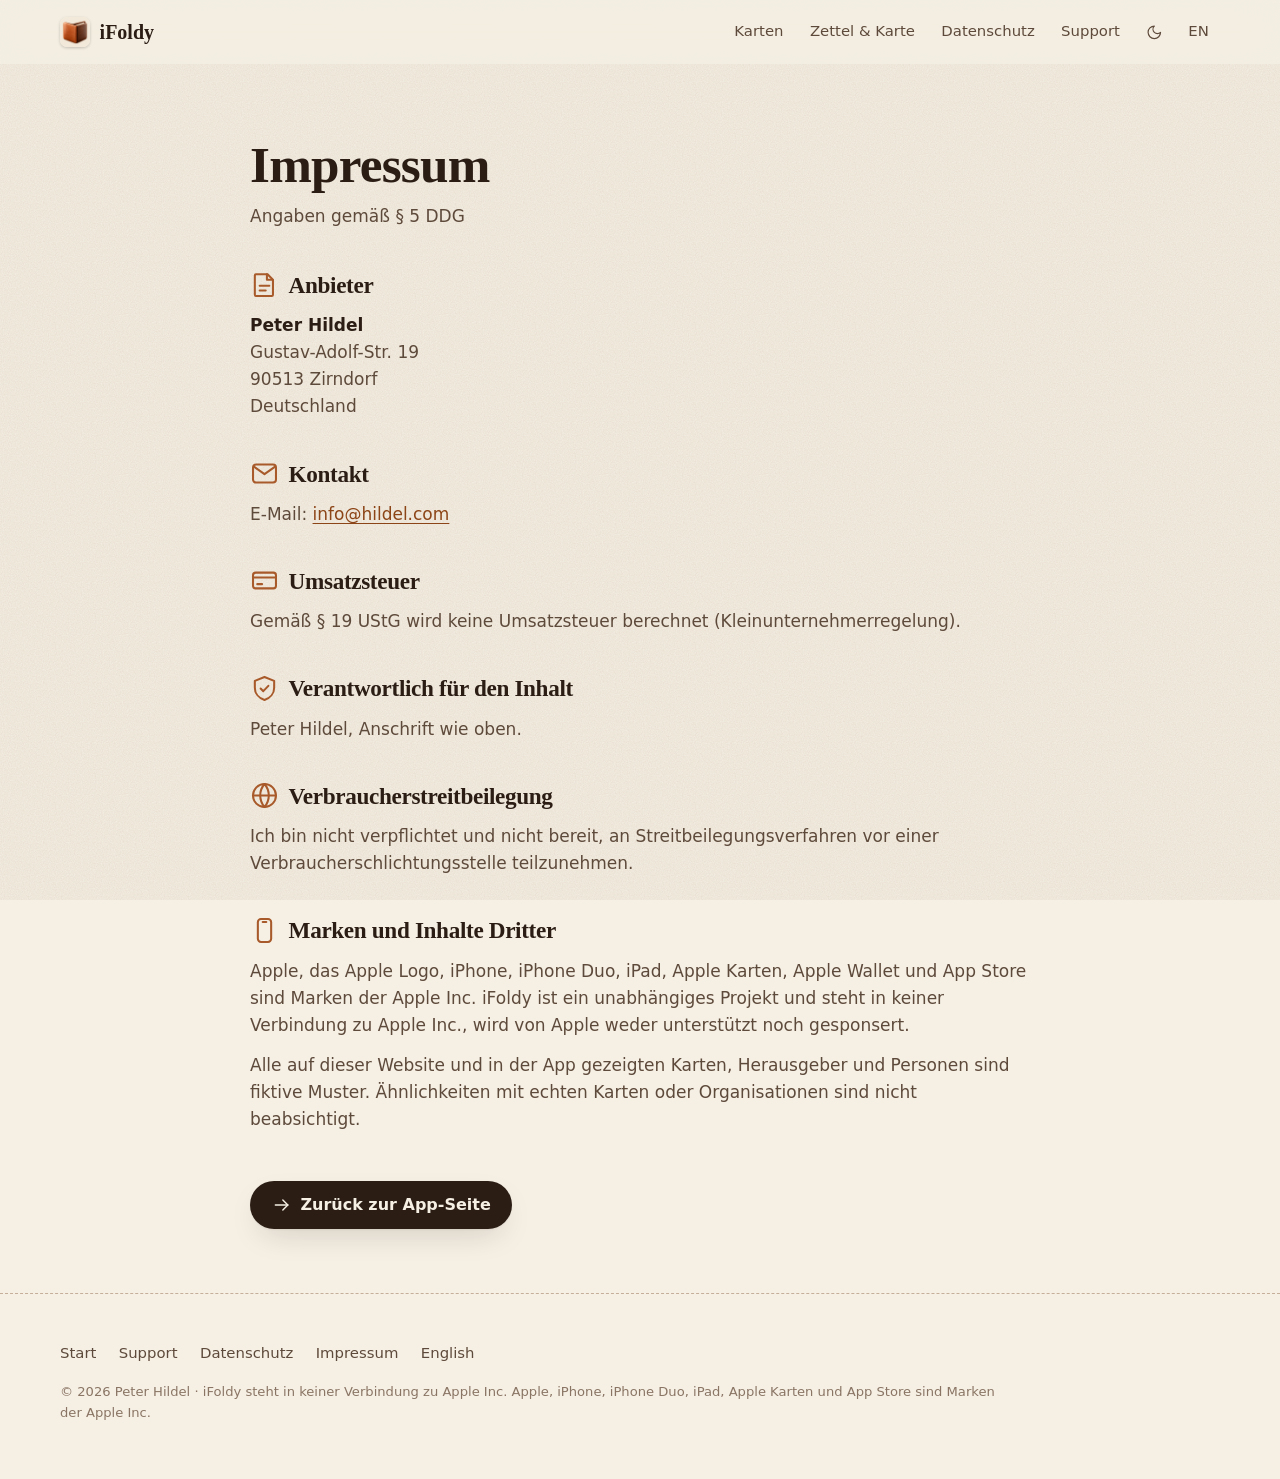
==== impressum-de.html @ 055fb45a "Add iFoldy landing page centred on iPhone Duo Static, bilingual (EN/DE) site for the iFoldy wallet a" ====
<!DOCTYPE html>
<html lang="de">
<head>
  <meta charset="UTF-8">
  <meta name="viewport" content="width=device-width, initial-scale=1.0">
  <title>Impressum — iFoldy</title>
  <meta name="description" content="Impressum für iFoldy.">
  <link rel="canonical" href="https://v4ulthunt3r.github.io/iFoldy/impressum-de.html">
  <link rel="alternate" hreflang="en" href="https://v4ulthunt3r.github.io/iFoldy/impressum.html">
  <link rel="alternate" hreflang="de" href="https://v4ulthunt3r.github.io/iFoldy/impressum-de.html">
  <link rel="alternate" hreflang="x-default" href="https://v4ulthunt3r.github.io/iFoldy/impressum.html">
  <meta name="theme-color" content="#F5EFE4" media="(prefers-color-scheme: light)">
  <meta name="theme-color" content="#1A120D" media="(prefers-color-scheme: dark)">
  <link rel="icon" href="assets/favicon-64.png" sizes="64x64" type="image/png">
  <link rel="icon" href="assets/favicon-32.png" sizes="32x32" type="image/png">
  <link rel="apple-touch-icon" href="assets/apple-touch-icon.png">
  <script>
    (function () {
      try {
        var saved = localStorage.getItem('theme');
        if (saved === 'dark' || (!saved && matchMedia('(prefers-color-scheme: dark)').matches))
          document.documentElement.classList.add('dark');
      } catch (e) {}
    })();
  </script>
  <link rel="stylesheet" href="assets/landing.css?v=3">
</head>
<body>
<a class="skip" href="#main">Zum Inhalt springen</a>

<div id="nav-top" aria-hidden="true"></div>
<nav class="nav">
  <div class="wrap nav-inner">
    <a class="brand" href="index-de.html">
      <img src="assets/icon-256.png" alt="" width="30" height="30">
      <span>iFoldy</span>
    </a>
    <div class="nav-right">
      <a class="nav-link hide-sm" href="index-de.html#cards">Karten</a>
      <a class="nav-link hide-sm" href="index-de.html#sleeve">Zettel &amp; Karte</a>
      <a class="nav-link hide-sm" href="index-de.html#privacy">Datenschutz</a>
      <a class="nav-link hide-sm" href="support-de.html">Support</a>
      <button id="theme-toggle" class="icon-btn" type="button" aria-label="Zwischen hell und dunkel wechseln" aria-pressed="false">
        <svg class="ico" id="theme-icon" aria-hidden="true"><use href="assets/icons.svg#i-moon"/></svg>
      </button>
      <a class="nav-link" href="impressum.html" hreflang="en" lang="en">EN</a>
    </div>
  </div>
</nav>

<main class="doc" id="main">
  <h1>Impressum</h1>
  <p class="doc-meta">Angaben gemäß § 5 DDG</p>

  <section>
    <h2><svg class="ico" aria-hidden="true"><use href="assets/icons.svg#i-note"/></svg> Anbieter</h2>
    <p><strong>Peter Hildel</strong><br>Gustav-Adolf-Str. 19<br>90513 Zirndorf<br>Deutschland</p>
  </section>
  <section>
    <h2><svg class="ico" aria-hidden="true"><use href="assets/icons.svg#i-mail"/></svg> Kontakt</h2>
    <p>E-Mail: <a href="mailto:info@hildel.com">info@hildel.com</a></p>
  </section>
  <section>
    <h2><svg class="ico" aria-hidden="true"><use href="assets/icons.svg#i-card"/></svg> Umsatzsteuer</h2>
    <p>Gemäß § 19 UStG wird keine Umsatzsteuer berechnet (Kleinunternehmerregelung).</p>
  </section>
  <section>
    <h2><svg class="ico" aria-hidden="true"><use href="assets/icons.svg#i-shield"/></svg> Verantwortlich für den Inhalt</h2>
    <p>Peter Hildel, Anschrift wie oben.</p>
  </section>
  <section>
    <h2><svg class="ico" aria-hidden="true"><use href="assets/icons.svg#i-globe"/></svg> Verbraucherstreitbeilegung</h2>
    <p>Ich bin nicht verpflichtet und nicht bereit, an Streitbeilegungsverfahren vor einer Verbraucherschlichtungsstelle teilzunehmen.</p>
  </section>
  <section>
    <h2><svg class="ico" aria-hidden="true"><use href="assets/icons.svg#i-phone"/></svg> Marken und Inhalte Dritter</h2>
    <p>Apple, das Apple Logo, iPhone, iPhone Duo, iPad, Apple Karten, Apple Wallet und App Store sind Marken der Apple Inc. iFoldy ist ein unabhängiges Projekt und steht in keiner Verbindung zu Apple Inc., wird von Apple weder unterstützt noch gesponsert.</p>
    <p>Alle auf dieser Website und in der App gezeigten Karten, Herausgeber und Personen sind fiktive Muster. Ähnlichkeiten mit echten Karten oder Organisationen sind nicht beabsichtigt.</p>
  </section>

  <div class="back">
    <a href="index-de.html" class="btn btn-primary"><svg class="ico" aria-hidden="true"><use href="assets/icons.svg#i-arrow-right"/></svg> Zurück zur App-Seite</a>
  </div>
</main>

<footer class="footer">
  <div class="wrap">
    <div class="footer-links">
      <a href="index-de.html">Start</a>
      <a href="support-de.html">Support</a>
      <a href="privacy-de.html">Datenschutz</a>
      <a href="impressum-de.html">Impressum</a>
      <a href="impressum.html" hreflang="en" lang="en">English</a>
    </div>
    <p class="footer-note tiny">© <span id="year">2026</span> Peter Hildel · iFoldy steht in keiner Verbindung zu Apple Inc. Apple, iPhone, iPhone Duo, iPad, Apple Karten und App Store sind Marken der Apple&nbsp;Inc.</p>
  </div>
</footer>

<script src="assets/site.js?v=1" defer></script>
</body>
</html>
---- assets/landing.css ----
/* iFoldy — landing page.
   Light is cream paper, dark is espresso leather. Tokens live on :root / .dark. */

:root {
  --bg: #F5EFE4;
  --bg-2: #EDE4D4;
  --surface: #FBF7F0;
  --ink: #2B1D14;
  --ink-2: #5E4A3B;
  --ink-3: #8A7564;
  --line: rgba(60, 38, 22, .14);
  --accent: #A85A2A;          /* cognac */
  --accent-ink: #8C4517;
  --accent-soft: rgba(168, 90, 42, .12);
  --stitch: rgba(120, 72, 36, .38);
  --leather: #8B4A24;
  --leather-2: #6B3517;
  --shadow: 0 1px 2px rgba(43, 29, 20, .06), 0 12px 32px -12px rgba(43, 29, 20, .22);
  --shadow-lg: 0 2px 4px rgba(43, 29, 20, .08), 0 40px 80px -30px rgba(43, 29, 20, .45);
  --radius: 22px;
  --serif: ui-serif, "New York", "Iowan Old Style", "Palatino Linotype", Palatino, Georgia, serif;
  --sans: -apple-system, BlinkMacSystemFont, "SF Pro Text", "Segoe UI", system-ui, Roboto, "Helvetica Neue", Arial, sans-serif;
  color-scheme: light;
}

.dark {
  --bg: #1A120D;
  --bg-2: #22170F;
  --surface: #2A1C13;
  --ink: #F3E9DC;
  --ink-2: #CDBBA7;
  --ink-3: #9C8875;
  --line: rgba(243, 233, 220, .12);
  --accent: #E0965E;
  --accent-ink: #F0AD78;
  --accent-soft: rgba(224, 150, 94, .14);
  --stitch: rgba(232, 190, 150, .32);
  --shadow: 0 1px 2px rgba(0, 0, 0, .3), 0 12px 32px -12px rgba(0, 0, 0, .6);
  --shadow-lg: 0 2px 4px rgba(0, 0, 0, .3), 0 40px 80px -30px rgba(0, 0, 0, .8);
  color-scheme: dark;
}

*, *::before, *::after { box-sizing: border-box; }
html { -webkit-text-size-adjust: 100%; scroll-behavior: smooth; scroll-padding-top: 80px; }
@media (prefers-reduced-motion: reduce) { html { scroll-behavior: auto; } }

body {
  margin: 0;
  background: var(--bg);
  color: var(--ink);
  font: 17px/1.6 var(--sans);
  -webkit-font-smoothing: antialiased;
  overflow-x: hidden;
}
/* Faint paper grain; turns into leather pores in dark. */
body::before {
  content: "";
  position: fixed; inset: 0; z-index: -1; pointer-events: none;
  background-image: url("data:image/svg+xml,%3Csvg xmlns='http://www.w3.org/2000/svg' width='160' height='160'%3E%3Cfilter id='n'%3E%3CfeTurbulence type='fractalNoise' baseFrequency='.85' numOctaves='2' stitchTiles='stitch'/%3E%3CfeColorMatrix values='0 0 0 0 .3 0 0 0 0 .2 0 0 0 0 .1 0 0 0 .5 0'/%3E%3C/filter%3E%3Crect width='100%25' height='100%25' filter='url(%23n)'/%3E%3C/svg%3E");
  opacity: .28;
}
.dark body::before { opacity: .5; }

img, video { display: block; max-width: 100%; height: auto; }
a { color: var(--accent-ink); text-underline-offset: .18em; }
a:hover { color: var(--accent); }
:focus-visible { outline: 2.5px solid var(--accent); outline-offset: 3px; border-radius: 6px; }

h1, h2, h3 { font-family: var(--serif); font-weight: 600; letter-spacing: -.015em; line-height: 1.12; margin: 0; color: var(--ink); }
h1 { font-size: clamp(2.6rem, 6.4vw, 4.6rem); }
h2 { font-size: clamp(2rem, 4.4vw, 3.1rem); }
h3 { font-size: 1.3rem; letter-spacing: -.005em; }
p { margin: 0; }

.wrap { width: min(1160px, 100% - 32px); margin-inline: auto; }
.skip { position: absolute; left: -999px; top: 8px; z-index: 100; background: var(--surface); padding: .5rem 1rem; border-radius: 8px; }
.skip:focus { left: 16px; }
.tiny { font-size: .82rem; }
.muted { color: var(--ink-3); }
.accent { color: var(--accent); font-style: italic; }

.ico { width: 1.25em; height: 1.25em; flex: none; fill: none; stroke: currentColor; stroke-width: 1.7; stroke-linecap: round; stroke-linejoin: round; vertical-align: -.22em; }

/* ---------- Nav ---------- */
#nav-top { position: absolute; top: 0; height: 1px; width: 1px; }
.nav {
  position: sticky; top: 0; z-index: 50;
  background: color-mix(in srgb, var(--bg) 82%, transparent);
  -webkit-backdrop-filter: saturate(1.4) blur(16px);
  backdrop-filter: saturate(1.4) blur(16px);
  transition: box-shadow .3s;
}
.nav.scrolled { box-shadow: 0 1px 0 var(--line), 0 10px 30px -20px rgba(0, 0, 0, .35); }
.nav-inner { display: flex; align-items: center; justify-content: space-between; height: 64px; gap: 1rem; }
.brand { display: flex; align-items: center; gap: .6rem; text-decoration: none; color: var(--ink); font-family: var(--serif); font-weight: 600; font-size: 1.25rem; }
.brand img { border-radius: 7px; box-shadow: 0 1px 3px rgba(0, 0, 0, .2); }
.nav-right { display: flex; align-items: center; gap: .25rem; }
.nav-link { color: var(--ink-2); text-decoration: none; font-size: .93rem; padding: .45rem .7rem; border-radius: 999px; }
.nav-link:hover { color: var(--ink); background: var(--accent-soft); }
.icon-btn { display: grid; place-items: center; width: 38px; height: 38px; border-radius: 999px; border: 0; background: transparent; color: var(--ink-2); cursor: pointer; }
.icon-btn:hover { background: var(--accent-soft); color: var(--ink); }
@media (max-width: 820px) { .hide-sm { display: none; } }

/* ---------- Buttons & pills ---------- */
.btn {
  display: inline-flex; align-items: center; gap: .55rem;
  padding: .85rem 1.35rem; border-radius: 999px;
  font: 600 1rem/1 var(--sans); text-decoration: none; cursor: pointer; border: 0;
  transition: transform .2s cubic-bezier(.3, 1.5, .5, 1), background .2s, box-shadow .2s;
}
.btn:active { transform: scale(.97); }
.btn-primary { background: var(--ink); color: var(--bg); box-shadow: var(--shadow); }
.btn-primary:hover { color: var(--bg); transform: translateY(-1px); }
.btn-secondary { background: var(--accent-soft); color: var(--accent-ink); }
.btn-secondary:hover { color: var(--accent-ink); background: color-mix(in srgb, var(--accent) 20%, transparent); }
.btn-row { display: flex; flex-wrap: wrap; gap: .75rem; }

.store-badge {
  display: inline-flex; align-items: center; gap: .7rem;
  padding: .6rem 1.2rem .6rem 1rem; border-radius: 14px;
  background: var(--ink); color: var(--bg); text-decoration: none; box-shadow: var(--shadow);
}
.store-badge .ico { width: 1.7rem; height: 1.7rem; }
.store-badge small { display: block; font-size: .7rem; opacity: .75; line-height: 1.1; }
.store-badge b { display: block; font: 600 1.15rem/1.15 var(--sans); }
.store-badge:hover { color: var(--bg); }

.pill-row { display: flex; flex-wrap: wrap; gap: .5rem; }
.pill { display: inline-flex; align-items: center; gap: .4rem; padding: .4rem .8rem; border-radius: 999px; font-size: .86rem; color: var(--ink-2); background: var(--surface); box-shadow: inset 0 0 0 1px var(--line); }
.pill .ico { color: var(--accent); width: 1.05rem; height: 1.05rem; }

.eyebrow { display: inline-flex; align-items: center; gap: .5rem; font-size: .8rem; font-weight: 600; text-transform: uppercase; letter-spacing: .14em; color: var(--accent); margin-bottom: 1rem; }
.eyebrow::before { content: ""; width: 22px; border-top: 1.5px dashed currentColor; }

/* ---------- Hero ---------- */
.hero { padding: clamp(2.5rem, 6vw, 5rem) 0 clamp(3rem, 7vw, 6rem); }
.hero-grid { display: grid; grid-template-columns: .9fr 1.1fr; gap: clamp(2rem, 5vw, 5rem); align-items: center; }
.hero-copy { display: grid; gap: 1.6rem; justify-items: start; }
.hero-icon { width: 88px; height: 88px; border-radius: 20px; box-shadow: var(--shadow); }
.lede { font-size: clamp(1.08rem, 1.6vw, 1.25rem); color: var(--ink-2); max-width: 34em; }
@media (max-width: 880px) {
  .hero-grid { grid-template-columns: 1fr; }
  .hero-icon { width: 72px; height: 72px; border-radius: 16px; }
}

/* The phone in the hero: the cover lies over the open interior and slides up. */
.phone-demo { display: grid; justify-items: center; gap: 1.1rem; }
.phone {
  position: relative;
  width: min(330px, 72vw);
  aspect-ratio: 1206 / 2622;
  border-radius: 15% / 7%;
  padding: 2.6%;
  background: linear-gradient(145deg, #3a332e, #121010 60%, #2a2522);
  box-shadow: var(--shadow-lg), inset 0 0 0 1.5px rgba(255, 255, 255, .12);
}
.phone .screen { position: relative; width: 100%; height: 100%; border-radius: 12.5% / 5.9%; overflow: hidden; background: #2a1a10; isolation: isolate; }
.phone .screen > img { position: absolute; inset: 0; width: 100%; height: 100%; object-fit: cover; }
.phone .island { position: absolute; z-index: 3; top: 2.4%; left: 50%; width: 31%; height: 3.4%; transform: translateX(-50%); background: #000; border-radius: 999px; }

.cover {
  position: absolute; inset: 0; z-index: 2;
  border: 0; padding: 0; margin: 0; background: none; cursor: grab;
  touch-action: none;
  transition: transform .9s cubic-bezier(.22, 1.18, .36, 1);
  will-change: transform;
}
.cover img { position: absolute; inset: 0; width: 100%; height: 100%; object-fit: cover; transition: opacity .35s; }
.cover img:not(.on) { opacity: 0; }
.cover::after { /* the cover's lower edge throws a shadow onto the pockets */
  content: ""; position: absolute; left: 0; right: 0; bottom: -18px; height: 18px;
  background: linear-gradient(rgba(0, 0, 0, .45), transparent);
}
.cover.dragging { transition: none; cursor: grabbing; }
.phone-demo.open .cover { transform: translateY(-101%); }
@media (prefers-reduced-motion: reduce) { .cover { transition: none; } }

.demo-hint { display: inline-flex; align-items: center; gap: .45rem; font-size: .88rem; color: var(--ink-3); }
.demo-hint .ico { color: var(--accent); }

.swatches { display: flex; gap: .55rem; }
.swatch {
  width: 34px; height: 34px; border-radius: 999px; border: 0; cursor: pointer; padding: 0;
  box-shadow: inset 0 0 0 1.5px rgba(255, 255, 255, .22), 0 1px 3px rgba(0, 0, 0, .3);
  outline: 1.5px dashed transparent; outline-offset: 3px;
  transition: transform .2s cubic-bezier(.3, 1.6, .5, 1);
}
.swatch:hover { transform: scale(1.08); }
.swatch[aria-pressed="true"] { outline-color: var(--accent); }

/* iPhone Duo frames (ShotForge artwork). The screen sits under the frame's opening;
   offsets come from the SVGs' opening rects: inner 2853×2007 at 75,75 of 3003×2157,
   outer 1398×2034 at 109,109 of 1616×2252. */
.duo { position: relative; aspect-ratio: 3003 / 2157; filter: drop-shadow(0 30px 40px rgba(20, 10, 4, .35)); }
.duo > .screen {
  position: absolute; left: 2.4975%; top: 3.477%; width: 95.005%; height: 93.046%;
  border-radius: 4.8% / 6.83%; overflow: hidden; background: #1c120c;
}
.duo > .screen > img, .duo > .screen > video { width: 100%; height: 100%; object-fit: cover; }
.duo::after, .duo-outer::after {
  content: ""; position: absolute; inset: 0; pointer-events: none;
  background: url("frame-duo-inner.svg") center / 100% 100% no-repeat;
}
.duo-outer { position: relative; aspect-ratio: 1616 / 2252; filter: drop-shadow(0 24px 30px rgba(20, 10, 4, .4)); }
.duo-outer::after { background-image: url("frame-duo-outer.svg"); }
.duo-outer > .screen {
  position: absolute; left: 6.745%; top: 4.84%; width: 86.51%; height: 90.32%;
  border-radius: 8.94% / 6.15%; overflow: hidden; background: #1c120c;
}
.duo-outer > .screen > img { width: 100%; height: 100%; object-fit: cover; }

/* Hero: the open Duo, with the folded one leaning in front of it. */
.duo-hero { position: relative; padding: 0 0 14% 0; }
.duo-hero .duo-outer { position: absolute; width: 30%; left: -6%; bottom: 0; transform: rotate(-6deg); }
@media (max-width: 880px) { .duo-hero { margin-inline: 4% 0; } .duo-hero .duo-outer { left: -3%; } }

/* The fold recording has its own grey stage; the panel matches it. */
.fold-stage { background: #272727; border-radius: 28px; overflow: hidden; box-shadow: var(--shadow-lg); }
.fold-stage video { width: 100%; aspect-ratio: 4 / 3; }
.fold-stage figcaption { padding: .8rem 1.2rem 1rem; color: #b9b2aa; font-size: .88rem; }

.duo-pair { position: relative; padding-bottom: 10%; }
.duo-pair .duo:nth-child(2) { position: absolute; width: 62%; right: -4%; bottom: 0; }
.duo-pair .duo:nth-child(1) { width: 86%; }

.duo-covers { display: flex; align-items: flex-end; justify-content: center; gap: clamp(1rem, 4vw, 3rem); margin-top: clamp(2.5rem, 5vw, 4rem); }
.duo-covers .duo { width: min(560px, 60%); }
.duo-covers .duo-outer { width: min(240px, 26%); }

/* Material fills, reused in the materials grid. */
.m-cognac   { background: radial-gradient(circle at 30% 25%, #B86A3A, #8B4A24 60%, #6B3517); }
.m-espresso { background: radial-gradient(circle at 30% 25%, #6A4634, #48301F 60%, #2E1D12); }
.m-bordeaux { background: radial-gradient(circle at 30% 25%, #8E3446, #6B1F30 60%, #4A1220); }
.m-forest   { background: radial-gradient(circle at 30% 25%, #3E6B4E, #2A4D37 60%, #1A3324); }
.m-sand     { background: radial-gradient(circle at 30% 25%, #DCC29C, #C6A77C 60%, #A78A62); }
.m-olive    { background: repeating-linear-gradient(90deg, rgba(255,255,255,.05) 0 2px, transparent 2px 4px), repeating-linear-gradient(0deg, rgba(0,0,0,.08) 0 2px, transparent 2px 4px), #6E7148; }
.m-navy     { background: repeating-linear-gradient(90deg, rgba(255,255,255,.05) 0 2px, transparent 2px 4px), repeating-linear-gradient(0deg, rgba(0,0,0,.1) 0 2px, transparent 2px 4px), #2C3A55; }
.m-carbon   { background: repeating-linear-gradient(45deg, #2a2d32 0 3px, #1a1c20 3px 6px), #222; }

/* ---------- Sections ---------- */
section.block { padding: clamp(4rem, 9vw, 7.5rem) 0; }
section.block.tinted { background: var(--bg-2); }
.section-head { display: grid; gap: 1rem; max-width: 46rem; margin-bottom: clamp(2.2rem, 5vw, 3.5rem); }
.section-head p { font-size: 1.12rem; color: var(--ink-2); }
.section-head.center { margin-inline: auto; text-align: center; justify-items: center; }

.split { display: grid; grid-template-columns: 1fr 1fr; gap: clamp(2rem, 6vw, 5.5rem); align-items: center; }
.split.flip > :first-child { order: 2; }
@media (max-width: 880px) { .split, .split.flip { grid-template-columns: 1fr; } .split.flip > :first-child { order: 0; } }

.feature-list { display: grid; gap: 1.4rem; margin: 0; padding: 0; list-style: none; }
.feature-list li { display: grid; grid-template-columns: auto 1fr; gap: .2rem 1rem; }
.feature-list .badge { grid-row: span 2; }
.feature-list h3 { font-size: 1.12rem; }
.feature-list p { color: var(--ink-2); font-size: .98rem; }

.badge {
  display: grid; place-items: center; width: 44px; height: 44px; border-radius: 13px;
  color: var(--accent); background: var(--accent-soft);
  box-shadow: inset 0 0 0 1px color-mix(in srgb, var(--accent) 22%, transparent);
}
.badge .ico { width: 1.35rem; height: 1.35rem; }

.gallery { display: grid; grid-template-columns: repeat(3, 1fr); gap: clamp(1rem, 2.5vw, 1.6rem); margin-top: clamp(2rem, 5vw, 3.5rem); }
.gallery figure { margin: 0; display: grid; gap: .9rem; align-content: start; }
.gallery figcaption { font-size: .95rem; color: var(--ink-2); }
.gallery figcaption b { color: var(--ink); font-weight: 600; display: block; font-family: var(--serif); font-size: 1.05rem; }
@media (max-width: 880px) { .gallery { grid-template-columns: 1fr; } }

/* Materials */
.materials { display: grid; grid-template-columns: repeat(4, 1fr); gap: 1rem; }
.material {
  position: relative; border-radius: 18px; aspect-ratio: 4 / 3; padding: 1rem; color: #fff;
  display: flex; flex-direction: column; justify-content: flex-end;
  box-shadow: var(--shadow), inset 0 1px 0 rgba(255, 255, 255, .15);
  overflow: hidden;
}
.material::before { content: ""; position: absolute; inset: 9px; border: 1.5px dashed rgba(255, 255, 255, .32); border-radius: 11px; pointer-events: none; }
.material b { font-family: var(--serif); font-size: 1.15rem; font-weight: 600; position: relative; text-shadow: 0 1px 2px rgba(0, 0, 0, .4); }
.material span { font-size: .8rem; opacity: .85; position: relative; }
.material.m-sand { color: #3a2a18; }
.material.m-sand::before { border-color: rgba(60, 40, 20, .3); }
.material.m-sand b { text-shadow: none; }
@media (max-width: 880px) { .materials { grid-template-columns: repeat(2, 1fr); } .material { aspect-ratio: 2 / 1; } }

/* Detail cards */
.cards { display: grid; grid-template-columns: repeat(3, 1fr); gap: 1rem; }
.card {
  position: relative; background: var(--surface); border-radius: var(--radius); padding: 1.6rem;
  display: grid; gap: .7rem; align-content: start;
  box-shadow: var(--shadow);
}
.card::after { content: ""; position: absolute; inset: 7px; border: 1.2px dashed var(--stitch); border-radius: calc(var(--radius) - 6px); pointer-events: none; opacity: .7; }
.card p { color: var(--ink-2); font-size: .97rem; }
@media (max-width: 960px) { .cards { grid-template-columns: repeat(2, 1fr); } }
@media (max-width: 600px) { .cards { grid-template-columns: 1fr; } }

/* Privacy: a leather panel in both themes. */
.leather-panel {
  position: relative; border-radius: 30px; padding: clamp(2rem, 5vw, 4rem); color: #F6E8D8;
  background:
    radial-gradient(120% 90% at 15% 0%, rgba(255, 210, 160, .18), transparent 60%),
    linear-gradient(160deg, #8B4A24, #5E2D12);
  box-shadow: var(--shadow-lg), inset 0 1px 0 rgba(255, 255, 255, .15);
  overflow: hidden;
}
.leather-panel::before { content: ""; position: absolute; inset: 14px; border: 1.8px dashed rgba(255, 225, 190, .35); border-radius: 20px; pointer-events: none; }
.leather-panel h2 { color: #FFF3E6; }
.leather-panel .eyebrow { color: #F2C39A; }
.leather-panel p { color: rgba(246, 232, 216, .86); }
.leather-panel .grid { position: relative; display: grid; grid-template-columns: 1fr 1fr; gap: 2rem 3rem; margin-top: 2.5rem; }
.leather-panel .grid div { display: grid; grid-template-columns: auto 1fr; gap: .25rem 1rem; }
.leather-panel .grid .ico { grid-row: span 2; width: 1.6rem; height: 1.6rem; color: #F2C39A; margin-top: .15rem; }
.leather-panel h3 { color: #FFF3E6; font-size: 1.12rem; }
.leather-panel a { color: #FFD6B0; }
@media (max-width: 760px) { .leather-panel .grid { grid-template-columns: 1fr; } }

/* Requirements / CTA */
.cta { text-align: center; display: grid; justify-items: center; gap: 1.5rem; }
.cta .hero-icon { width: 112px; height: 112px; border-radius: 25px; }
.req { display: flex; flex-wrap: wrap; justify-content: center; gap: .5rem; }

/* ---------- Footer ---------- */
.footer { padding: 3rem 0 3.5rem; border-top: 1px dashed var(--stitch); }
.footer-links { display: flex; flex-wrap: wrap; gap: .4rem 1.4rem; margin-bottom: 1rem; }
.footer-links a { color: var(--ink-2); text-decoration: none; font-size: .93rem; }
.footer-links a:hover { color: var(--ink); }
.footer-note { color: var(--ink-3); max-width: 60rem; }

/* ---------- Document pages (privacy, support, legal) ---------- */
.doc { width: min(780px, 100% - 32px); margin: 0 auto; padding: clamp(2.5rem, 6vw, 4.5rem) 0 4rem; }
.doc h1 { font-size: clamp(2.2rem, 5vw, 3.2rem); margin-bottom: .6rem; }
.doc-meta { color: var(--ink-3); margin-bottom: 2.5rem; }
.doc section { margin-top: 2.4rem; }
.doc h2 { font-size: 1.45rem; display: flex; align-items: center; gap: .6rem; margin-bottom: .8rem; }
.doc h2 .ico { color: var(--accent); }
.doc p, .doc li { color: var(--ink-2); }
.doc p + p { margin-top: .8rem; }
.doc ul { padding-left: 1.2rem; margin: .8rem 0 0; display: grid; gap: .45rem; }
.doc strong { color: var(--ink); }
.doc .summary { position: relative; background: var(--surface); border-radius: var(--radius); padding: 1.6rem 1.8rem; box-shadow: var(--shadow); }
.doc .summary::after { content: ""; position: absolute; inset: 7px; border: 1.2px dashed var(--stitch); border-radius: 16px; pointer-events: none; }
.doc .summary h2 { margin-top: 0; }
.doc dl { display: grid; grid-template-columns: max-content 1fr; gap: .4rem 1.2rem; margin: 0; }
.doc dt { color: var(--ink); font-weight: 600; }
.doc dd { margin: 0; color: var(--ink-2); }
.doc details { background: var(--surface); border-radius: 16px; padding: 1rem 1.3rem; box-shadow: var(--shadow); }
.doc details + details { margin-top: .7rem; }
.doc summary { cursor: pointer; font-weight: 600; color: var(--ink); }
.doc details p { margin-top: .7rem; }
.doc .back { margin-top: 3rem; }

/* ---------- Reveal ---------- */
.reveal { opacity: 0; transform: translateY(18px); transition: opacity .8s ease, transform .9s cubic-bezier(.2, .9, .3, 1); }
.reveal.in { opacity: 1; transform: none; }
@media (prefers-reduced-motion: reduce) { .reveal { opacity: 1; transform: none; transition: none; } }
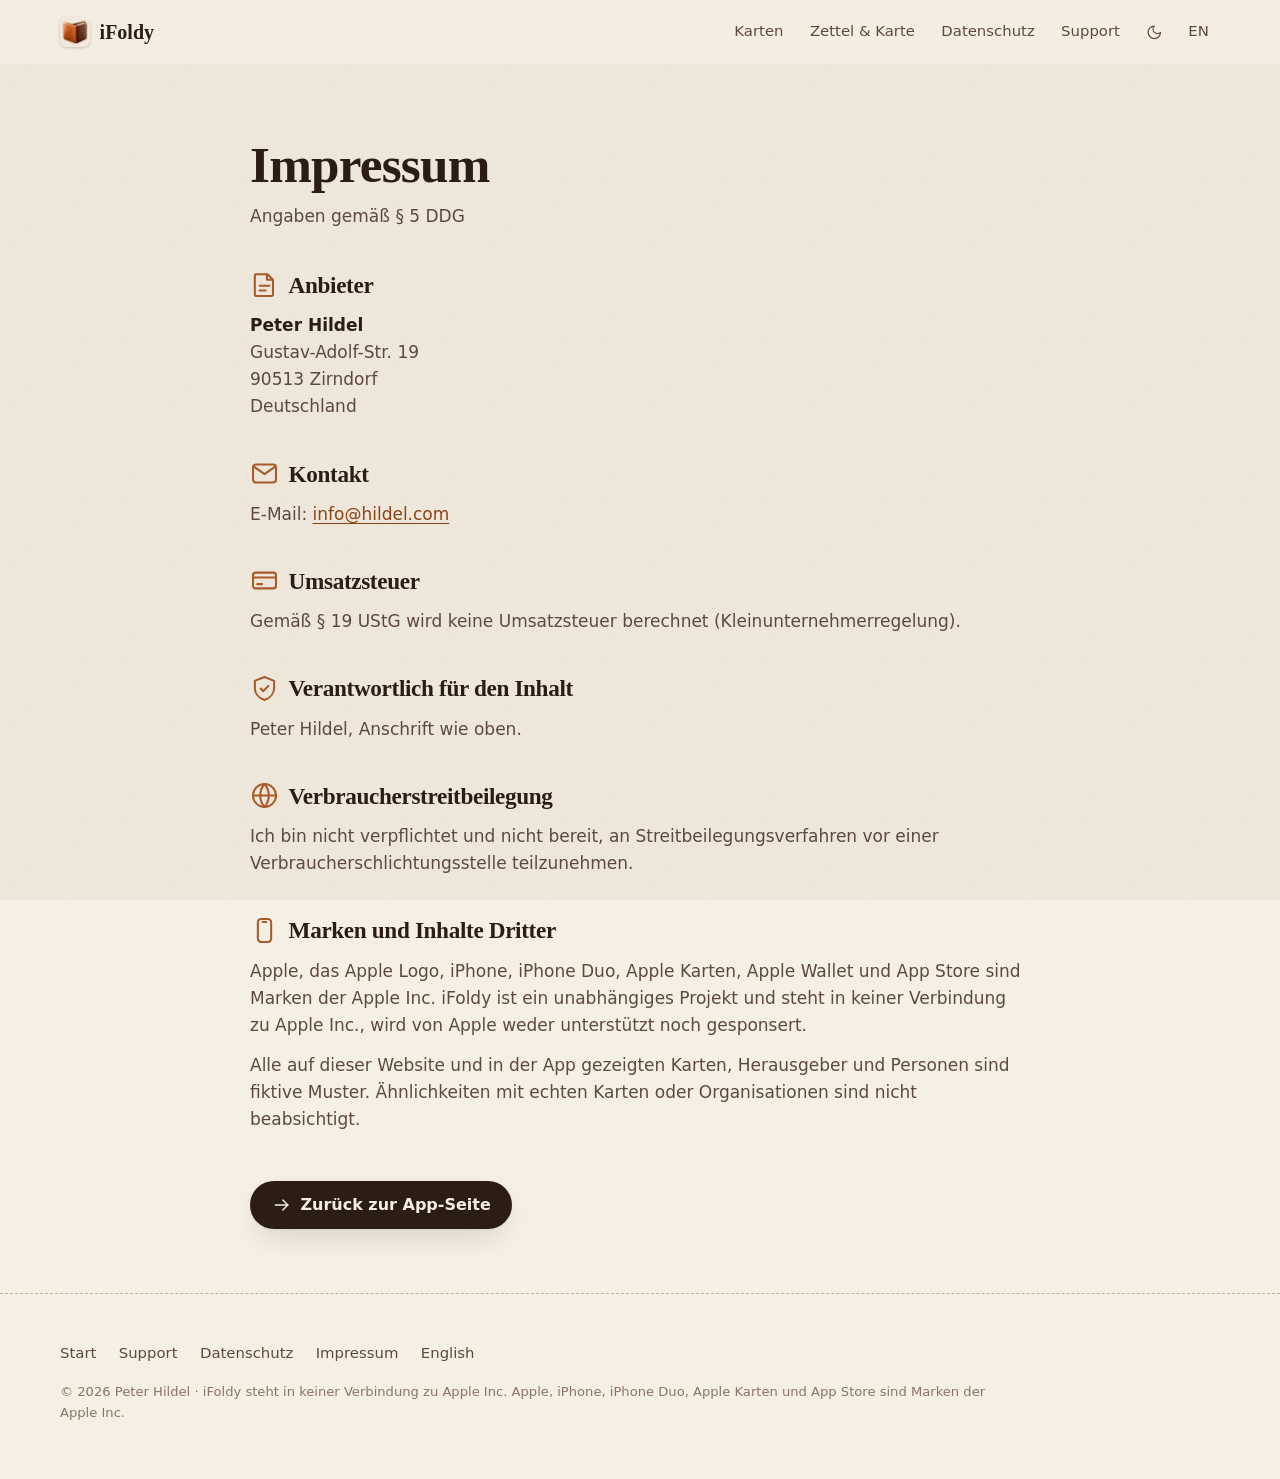
==== commit 94f2967f: "Re-record the Duo card and note videos and drop iPad mentions The card and note clips are now record" ====
--- a/impressum-de.html
+++ b/impressum-de.html
@@ -5,10 +5,10 @@
   <meta name="viewport" content="width=device-width, initial-scale=1.0">
   <title>Impressum — iFoldy</title>
   <meta name="description" content="Impressum für iFoldy.">
-  <link rel="canonical" href="https://v4ulthunt3r.github.io/iFoldy/impressum-de.html">
-  <link rel="alternate" hreflang="en" href="https://v4ulthunt3r.github.io/iFoldy/impressum.html">
-  <link rel="alternate" hreflang="de" href="https://v4ulthunt3r.github.io/iFoldy/impressum-de.html">
-  <link rel="alternate" hreflang="x-default" href="https://v4ulthunt3r.github.io/iFoldy/impressum.html">
+  <link rel="canonical" href="https://ifoldy.app/impressum-de.html">
+  <link rel="alternate" hreflang="en" href="https://ifoldy.app/impressum.html">
+  <link rel="alternate" hreflang="de" href="https://ifoldy.app/impressum-de.html">
+  <link rel="alternate" hreflang="x-default" href="https://ifoldy.app/impressum.html">
   <meta name="theme-color" content="#F5EFE4" media="(prefers-color-scheme: light)">
   <meta name="theme-color" content="#1A120D" media="(prefers-color-scheme: dark)">
   <link rel="icon" href="assets/favicon-64.png" sizes="64x64" type="image/png">
@@ -23,7 +23,7 @@
       } catch (e) {}
     })();
   </script>
-  <link rel="stylesheet" href="assets/landing.css?v=3">
+  <link rel="stylesheet" href="assets/landing.css?v=7">
 </head>
 <body>
 <a class="skip" href="#main">Zum Inhalt springen</a>
@@ -74,7 +74,7 @@
   </section>
   <section>
     <h2><svg class="ico" aria-hidden="true"><use href="assets/icons.svg#i-phone"/></svg> Marken und Inhalte Dritter</h2>
-    <p>Apple, das Apple Logo, iPhone, iPhone Duo, iPad, Apple Karten, Apple Wallet und App Store sind Marken der Apple Inc. iFoldy ist ein unabhängiges Projekt und steht in keiner Verbindung zu Apple Inc., wird von Apple weder unterstützt noch gesponsert.</p>
+    <p>Apple, das Apple Logo, iPhone, iPhone Duo, Apple Karten, Apple Wallet und App Store sind Marken der Apple Inc. iFoldy ist ein unabhängiges Projekt und steht in keiner Verbindung zu Apple Inc., wird von Apple weder unterstützt noch gesponsert.</p>
     <p>Alle auf dieser Website und in der App gezeigten Karten, Herausgeber und Personen sind fiktive Muster. Ähnlichkeiten mit echten Karten oder Organisationen sind nicht beabsichtigt.</p>
   </section>
 
@@ -92,10 +92,10 @@
       <a href="impressum-de.html">Impressum</a>
       <a href="impressum.html" hreflang="en" lang="en">English</a>
     </div>
-    <p class="footer-note tiny">© <span id="year">2026</span> Peter Hildel · iFoldy steht in keiner Verbindung zu Apple Inc. Apple, iPhone, iPhone Duo, iPad, Apple Karten und App Store sind Marken der Apple&nbsp;Inc.</p>
+    <p class="footer-note tiny">© <span id="year">2026</span> Peter Hildel · iFoldy steht in keiner Verbindung zu Apple Inc. Apple, iPhone, iPhone Duo, Apple Karten und App Store sind Marken der Apple&nbsp;Inc.</p>
   </div>
 </footer>
 
-<script src="assets/site.js?v=1" defer></script>
+<script src="assets/site.js?v=3" defer></script>
 </body>
 </html>
--- a/assets/landing.css
+++ b/assets/landing.css
@@ -220,7 +220,7 @@
 .fold-stage figcaption { padding: .8rem 1.2rem 1rem; color: #b9b2aa; font-size: .88rem; }
 
 .duo-pair { position: relative; padding-bottom: 10%; }
-.duo-pair .duo:nth-child(2) { position: absolute; width: 62%; right: -4%; bottom: 0; }
+.duo-pair .duo:nth-child(2) { position: absolute; width: 62%; right: 0; bottom: 0; }
 .duo-pair .duo:nth-child(1) { width: 86%; }
 
 .duo-covers { display: flex; align-items: flex-end; justify-content: center; gap: clamp(1rem, 4vw, 3rem); margin-top: clamp(2.5rem, 5vw, 4rem); }
@@ -354,3 +354,88 @@
 .reveal { opacity: 0; transform: translateY(18px); transition: opacity .8s ease, transform .9s cubic-bezier(.2, .9, .3, 1); }
 .reveal.in { opacity: 1; transform: none; }
 @media (prefers-reduced-motion: reduce) { .reveal { opacity: 1; transform: none; transition: none; } }
+
+/* Sleeve contents under the gallery, and the personalization notes under the covers. */
+.pockets-list { margin-top: clamp(2rem, 5vw, 3.5rem); }
+.personal-list { grid-template-columns: repeat(3, 1fr); gap: 1.6rem 2rem; margin-top: clamp(2.5rem, 5vw, 3.5rem); }
+@media (max-width: 880px) { .personal-list { grid-template-columns: 1fr; } }
+
+/* Pro: a champagne ribbon on locked finishes and a small tag on Pro features, as in the app. */
+.material.pro::after {
+  content: "PRO"; position: absolute; top: 14px; right: -34px; width: 120px; transform: rotate(45deg);
+  background: linear-gradient(90deg, #E9D5A8, #CFAF72); color: #3A2A14; text-align: center;
+  font: 700 .62rem/1 var(--sans); letter-spacing: .16em; padding: .32rem 0; box-shadow: 0 2px 6px rgba(0, 0, 0, .25);
+}
+.pro-tag {
+  display: inline-block; vertical-align: .15em; margin-left: .35rem; padding: .18rem .45rem; border-radius: 6px;
+  background: linear-gradient(90deg, #E9D5A8, #CFAF72); color: #3A2A14;
+  font: 700 .62rem/1 var(--sans); letter-spacing: .12em; text-transform: uppercase;
+}
+.personal-list { grid-template-columns: repeat(2, 1fr); }
+@media (max-width: 880px) { .personal-list { grid-template-columns: 1fr; } }
+
+.plans { display: grid; grid-template-columns: 1fr 1fr; gap: 1rem; }
+.plan { position: relative; background: var(--surface); border-radius: var(--radius); padding: 1.5rem 1.5rem 1.6rem; box-shadow: var(--shadow); }
+.plan::after { content: ""; position: absolute; inset: 7px; border: 1.2px dashed var(--stitch); border-radius: calc(var(--radius) - 6px); pointer-events: none; opacity: .7; }
+.plan h3 { margin-bottom: .8rem; }
+.plan ul { margin: 0; padding: 0; list-style: none; display: grid; gap: .55rem; }
+.plan li { position: relative; padding-left: 1.4rem; color: var(--ink-2); font-size: .95rem; line-height: 1.45; }
+.plan li::before { content: ""; position: absolute; left: .1rem; top: .45em; width: .55rem; height: .3rem; border: solid var(--accent); border-width: 0 0 2px 2px; transform: rotate(-45deg); }
+.plan-pro { background: linear-gradient(160deg, #3A271B, #24170F); color: #F3E9DC; }
+.plan-pro::after { border-color: rgba(233, 213, 168, .4); }
+.plan-pro h3 { color: #E9D5A8; }
+.plan-pro li { color: rgba(243, 233, 220, .86); }
+.plan-pro li::before { border-color: #E9D5A8; }
+.plans-note { color: var(--ink-3); margin-top: 1rem; }
+@media (max-width: 600px) { .plans { grid-template-columns: 1fr; } }
+
+/* TestFlight sign-up */
+.sr-only { position: absolute; width: 1px; height: 1px; padding: 0; margin: -1px; overflow: hidden; clip: rect(0 0 0 0); white-space: nowrap; border: 0; }
+.nav-beta { color: var(--accent-ink); font-weight: 600; }
+.beta {
+  position: relative; width: min(560px, 100%); display: grid; gap: .8rem; text-align: left;
+  background: var(--surface); border-radius: var(--radius); padding: 1.6rem 1.7rem; box-shadow: var(--shadow);
+}
+.beta::after { content: ""; position: absolute; inset: 7px; border: 1.2px dashed var(--stitch); border-radius: calc(var(--radius) - 6px); pointer-events: none; opacity: .7; }
+.beta > * { position: relative; z-index: 1; }
+.beta p { color: var(--ink-2); font-size: .97rem; }
+.beta-row { display: flex; gap: .6rem; }
+.beta input[type="email"] {
+  flex: 1; min-width: 0; padding: .8rem 1.1rem; border-radius: 999px; border: 1px solid var(--line);
+  background: var(--bg); color: var(--ink); font: 1rem/1.2 var(--sans);
+}
+.beta input[type="email"]:focus { outline: 2px solid var(--accent); outline-offset: 1px; }
+.beta button[disabled] { opacity: .6; cursor: progress; }
+.beta-status:empty { display: none; }
+.beta-status { font-weight: 600; }
+.beta[data-state="done"] .beta-status { color: #3E7B4F; }
+.dark .beta[data-state="done"] .beta-status { color: #8FD0A0; }
+.beta[data-state="failed"] .beta-status { color: #B3412C; }
+.dark .beta[data-state="failed"] .beta-status { color: #F09A84; }
+@media (max-width: 480px) { .beta-row { flex-direction: column; } .beta-row .btn { justify-content: center; } }
+
+/* Vintage teaser: the aged wallet is revealed right of the line; the range covers the screen. */
+.wear-block { margin-top: clamp(4rem, 9vw, 6.5rem); }
+.wear-block .section-head { margin-bottom: 1.6rem; }
+.wear { --cut: 50%; }
+.wear .screen > img, .wear-aged img { position: absolute; inset: 0; width: 100%; height: 100%; object-fit: cover; }
+.wear-aged { position: absolute; inset: 0; clip-path: inset(0 0 0 var(--cut)); }
+.wear-aged img { transition: opacity .35s; }
+.wear-aged img.swapping { opacity: 0; }
+.wear-line { position: absolute; top: 0; bottom: 0; left: var(--cut); width: 2px; margin-left: -1px; background: rgba(255, 244, 228, .9); box-shadow: 0 0 10px rgba(0, 0, 0, .45); pointer-events: none; }
+.wear-line::after {
+  content: ""; position: absolute; top: 50%; left: 50%; width: 34px; height: 34px; transform: translate(-50%, -50%);
+  border-radius: 999px; background: rgba(255, 244, 228, .95) url("data:image/svg+xml,%3Csvg xmlns='http://www.w3.org/2000/svg' viewBox='0 0 24 24' fill='none' stroke='%235E3A1F' stroke-width='2' stroke-linecap='round' stroke-linejoin='round'%3E%3Cpath d='m9 6-6 6 6 6M15 6l6 6-6 6'/%3E%3C/svg%3E") center / 18px no-repeat;
+  box-shadow: 0 2px 8px rgba(0, 0, 0, .35);
+}
+.wear-tag { position: absolute; top: 5%; padding: .3rem .65rem; border-radius: 999px; background: rgba(26, 18, 13, .62); color: #F6E8D8; font: 600 .74rem/1 var(--sans); letter-spacing: .04em; pointer-events: none; backdrop-filter: blur(4px); }
+.wear-tag-l { left: 4%; }
+.wear-tag-r { right: 4%; }
+.wear-range { position: absolute; inset: 0; width: 100%; height: 100%; margin: 0; opacity: 0; cursor: ew-resize; z-index: 2; }
+.wear:has(.wear-range:focus-visible) .wear-line::after { outline: 3px solid var(--accent); outline-offset: 2px; }
+.wear-chips { display: flex; flex-wrap: wrap; gap: .5rem; }
+.wear-chips button {
+  padding: .5rem .95rem; border-radius: 999px; border: 0; cursor: pointer;
+  background: var(--surface); color: var(--ink-2); font: 600 .9rem/1 var(--sans); box-shadow: inset 0 0 0 1px var(--line);
+}
+.wear-chips button[aria-pressed="true"] { background: var(--ink); color: var(--bg); box-shadow: none; }
